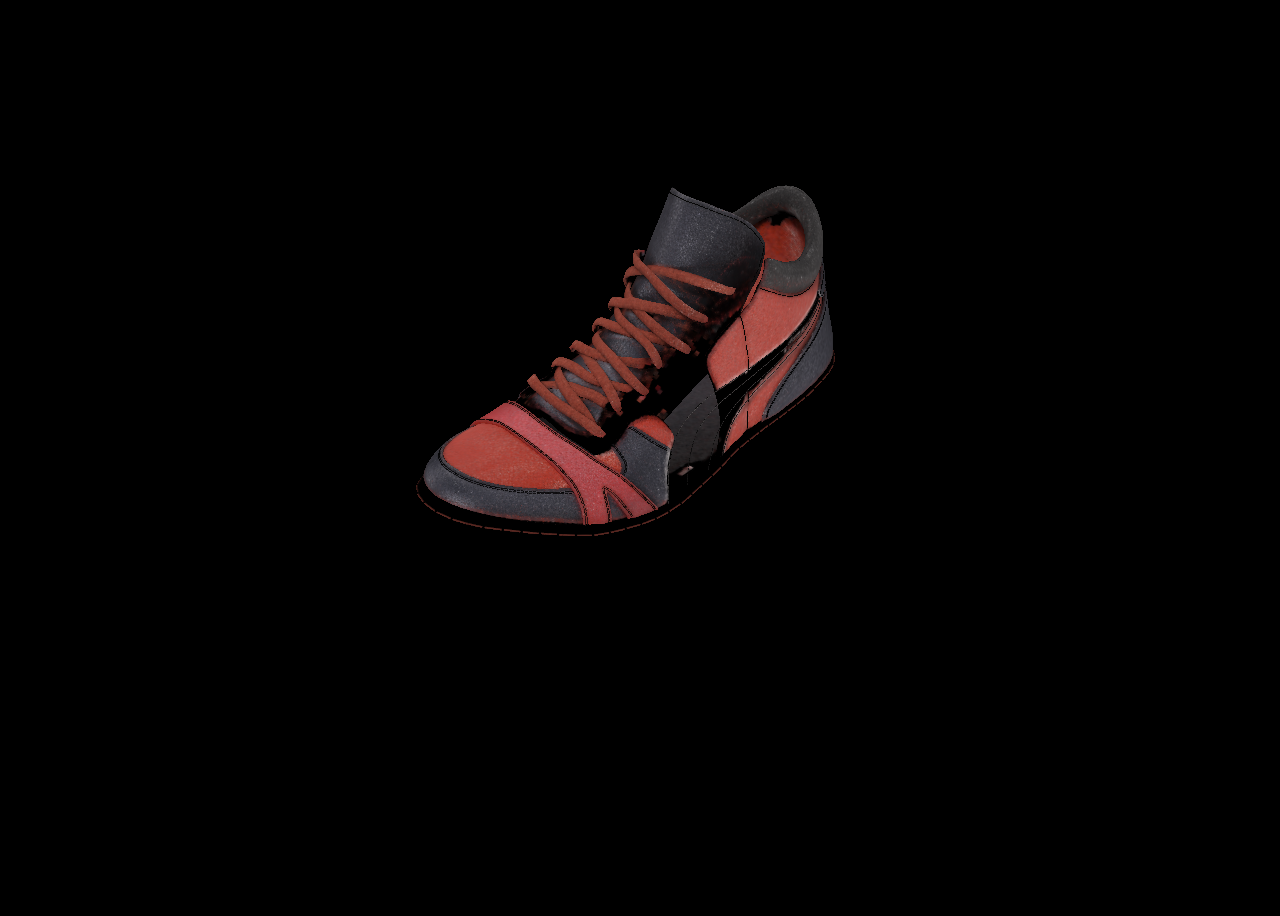
==== index.html @ 86c18e43 "second commit" ====
<!DOCTYPE html>
<html>
    <head>
        <meta name="format-detection" content="telephone=no">
        <meta name="msapplication-tap-highlight" content="no">
        <meta name="viewport" content="user-scalable=no, initial-scale=1, maximum-scale=1, minimum-scale=1, width=device-width">
        <style>
            body { background: #000000; overflow: hidden; }
            canvas { display: block; }
        </style>

        <title>Camera Mapping</title>
    </head>
    <body>
        <canvas id="webgl" class="buffer"></canvas>

        <script type="text/javascript" src="thirdparty/js/three.min.js"></script>
        <script type="text/javascript" src="thirdparty/js/OrbitControls.js"></script>
        <script type="text/javascript" src="thirdparty/js/OBJLoader.js"></script>

        <script type="text/javascript" src="js/mx_webgl.js"></script>
        <script>
            webgl = new mx_webgl();
            webgl.init();
            webgl.setCamera({ origin: [0.4, 0.4, 0.4], target: [0.0, 0.0, 0.0] });
            [
                '/images/Puma025550',
                '/images/Puma050255',
                '/images/Puma0125125',
                '/images/Puma0125255',
                '/images/Puma255050',
                '/images/Puma255500',
                '/images/Puma500255',
                '/images/Puma502550',
                '/images/Puma1010255',
                '/images/Puma1025510',
                '/images/Puma1250255',
                '/images/Puma1252550',
                '/images/Puma2551010',
                '/images/Puma10255255',
                '/images/Puma25510125',
                '/images/Puma25510255',
                '/images/Puma25512510',
                '/images/Puma50100200',
                '/images/Puma125125125',
                '/images/Puma125125255',
                '/images/Puma125255125',
                '/images/Puma250250250'
            ].forEach(function (e) {
                webgl.loadEntity(e);
            });

        </script>
</html>
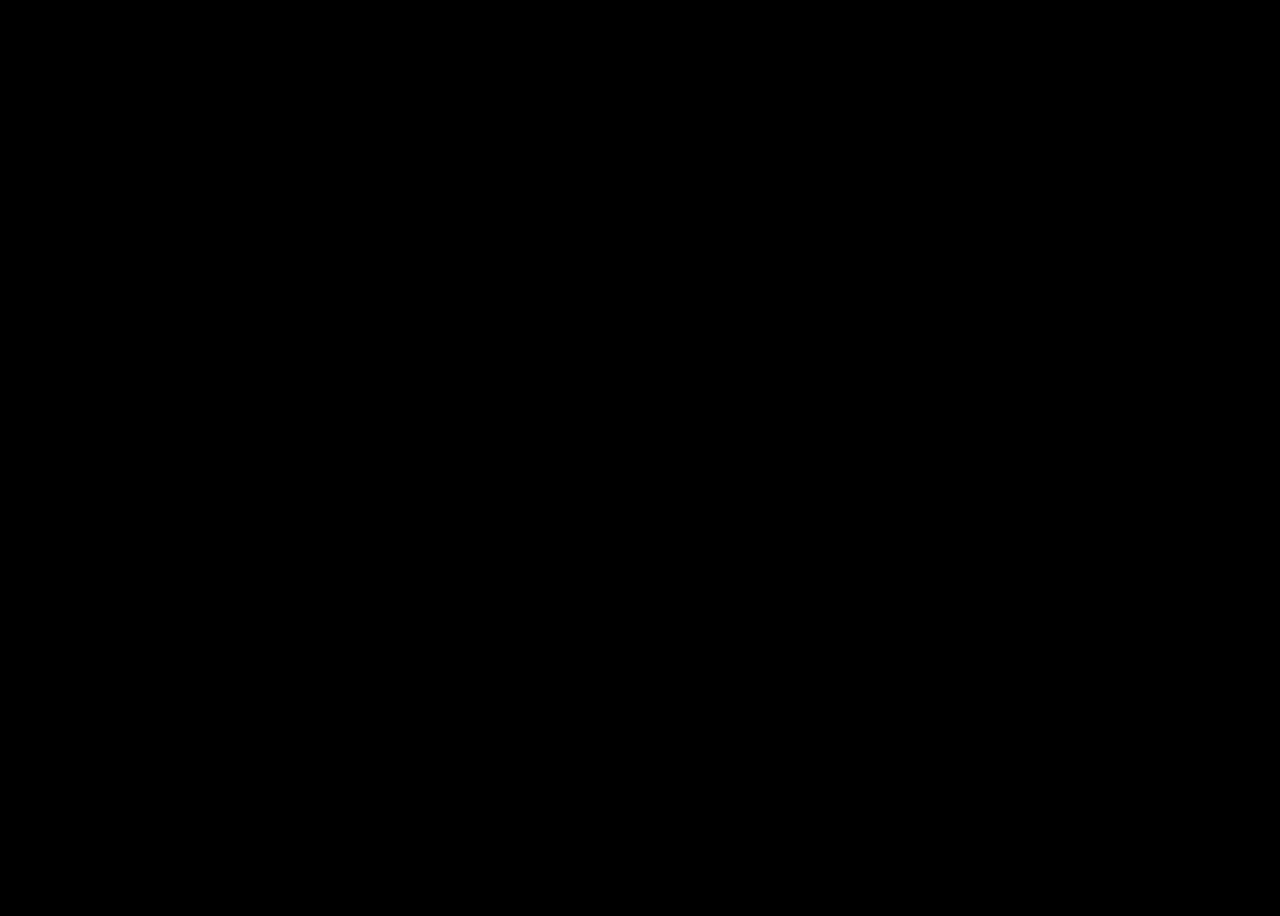
==== commit 46c8846d: "third commit" ====
--- a/index.html
+++ b/index.html
@@ -9,46 +9,133 @@
             canvas { display: block; }
         </style>
 
-        <title>Camera Mapping</title>
+        <title>Baking</title>
     </head>
     <body>
         <canvas id="webgl" class="buffer"></canvas>
 
-        <script type="text/javascript" src="thirdparty/js/three.min.js"></script>
-        <script type="text/javascript" src="thirdparty/js/OrbitControls.js"></script>
-        <script type="text/javascript" src="thirdparty/js/OBJLoader.js"></script>
+        <script type="text/javascript" src="thirdparty/three.min.js"></script>
+        <script type="text/javascript" src="thirdparty/OrbitControls.js"></script>
+        <script type="text/javascript" src="thirdparty/OBJLoader.js"></script>
 
-        <script type="text/javascript" src="js/mx_webgl.js"></script>
         <script>
-            webgl = new mx_webgl();
-            webgl.init();
-            webgl.setCamera({ origin: [0.4, 0.4, 0.4], target: [0.0, 0.0, 0.0] });
-            [
-                '/images/Puma025550',
-                '/images/Puma050255',
-                '/images/Puma0125125',
-                '/images/Puma0125255',
-                '/images/Puma255050',
-                '/images/Puma255500',
-                '/images/Puma500255',
-                '/images/Puma502550',
-                '/images/Puma1010255',
-                '/images/Puma1025510',
-                '/images/Puma1250255',
-                '/images/Puma1252550',
-                '/images/Puma2551010',
-                '/images/Puma10255255',
-                '/images/Puma25510125',
-                '/images/Puma25510255',
-                '/images/Puma25512510',
-                '/images/Puma50100200',
-                '/images/Puma125125125',
-                '/images/Puma125125255',
-                '/images/Puma125255125',
-                '/images/Puma250250250'
-            ].forEach(function (e) {
-                webgl.loadEntity(e);
-            });
+            var _camera = null;
+            var _scene = null;
+            var _renderer = null;
+            var _controls = null;
+
+            function init () {
+                _scene = new THREE.Scene();
+
+                var ambientLight = new THREE.AmbientLight(0xFFFFFF, 1);
+                _scene.add(ambientLight);
+
+                var canvas = document.getElementById('webgl');
+                _renderer = new THREE.WebGLRenderer({ canvas: canvas, alpha: true });
+                _renderer.setPixelRatio(1);
+                _renderer.setSize(window.innerWidth, window.innerHeight, true);
+                _renderer.setViewport(0, 0, window.innerWidth, window.innerHeight);
+                _renderer.setClearColor(0x000000, 0);
+            };
+
+            var render = function () {
+                _renderer.render(_scene, _camera);
+            };
+
+            var animate = function () {
+                requestAnimationFrame(animate);
+                _controls.update();
+                render();
+            };
+
+            function setCamera (data) {
+                var filmSize = 27;
+                var focalLength = 35;
+                var fov = 2.0*180.0/Math.PI*Math.atan(0.5*filmSize/focalLength);
+
+                _camera = new THREE.PerspectiveCamera(fov,  window.innerWidth/window.innerHeight, 0.02, 1000);
+                _camera.position.set(data.origin[0], data.origin[1], data.origin[2]);
+
+                var target = new THREE.Vector3(data.target[0], data.target[1], data.target[2]);
+                _camera.lookAt(target);
+
+                _controls = new THREE.OrbitControls(_camera);
+                _controls.addEventListener('change', render);
+
+                animate();
+            };
+
+            function loadEntity (name) {
+                var texLoader = new THREE.TextureLoader();
+                texLoader.load(name + '.png', function(tex) {
+                    var material = new THREE.MeshBasicMaterial({ map: tex });
+                    var objLoader = new THREE.OBJLoader();
+                    objLoader.load(name + '.obj', function(obj) {
+                        var mesh = obj.children[0];
+                        mesh.material = material;
+                        _scene.add(mesh);
+                    });
+                });
+            };
+
+            function getParameterByName(name, url) {
+                if (!url)
+                    url = window.location.href;
+
+                name = name.replace(/[\[\]]/g, "\\$&");
+                var regex = new RegExp("[?&]" + name + "(=([^&#]*)|&|#|$)");
+                var results = regex.exec(url);
+
+                if (!results)
+                    return null;
+
+                if (!results[2])
+                    return '';
+
+                return decodeURIComponent(results[2].replace(/\+/g, " "));
+            };
+
+            init();
+            
+            var value = getParameterByName("scene");
+            if (value === "Puma") {
+                setCamera({ origin: [0.4, 0.4, 0.4], target: [0.0, 0.0, 0.0] });
+
+                [
+                    '/images/Puma025550', '/images/Puma050255', '/images/Puma0125125',
+                    '/images/Puma0125255', '/images/Puma255050', '/images/Puma255500',
+                    '/images/Puma500255', '/images/Puma502550', '/images/Puma1010255',
+                    '/images/Puma1025510', '/images/Puma1250255', '/images/Puma1252550',
+                    '/images/Puma2551010', '/images/Puma10255255', '/images/Puma25510125',
+                    '/images/Puma25510255', '/images/Puma25512510', '/images/Puma50100200',
+                    '/images/Puma125125125', '/images/Puma125125255', '/images/Puma125255125',
+                    '/images/Puma250250250'
+                ].forEach(function (e) {
+                    loadEntity(e);
+                });
+            }
+
+            if (value === "Room") {
+                setCamera({ origin: [-20.0, 15.0, -20.0], target: [0.0, 0.0, 0.0] });
+
+                [
+                    '/images/Room00125', '/images/Room00255', '/images/Room01250',
+                    '/images/Room02550', '/images/Room12500', '/images/Room014050',
+                    '/images/Room017050', '/images/Room25500', '/images/Room120500',
+                    '/images/Room0125125', '/images/Room0125255', '/images/Room125500',
+                    '/images/Room140050', '/images/Room170500', '/images/Room0255125',
+                    '/images/Room500125', '/images/Room500140', '/images/Room500170',
+                    '/images/Room500255', '/images/Room501200', '/images/Room501250',
+                    '/images/Room1250125', '/images/Room1251250', '/images/Room1252550',
+                    '/images/Room1700170', '/images/Room1701700', '/images/Room1702550',
+                    '/images/Room2550120', '/images/Room2550125', '/images/Room2551250',
+                    '/images/Room2551800', '/images/Room2552550', '/images/Room5017050',
+                    '/images/Room5025550', '/images/Room5050170', '/images/Room5050255',
+                    '/images/Room25550170', '/images/Room50170170', '/images/Room130255190'
+                ].forEach(function (e) {
+                    loadEntity(e);
+                });
+            }
 
         </script>
 </html>
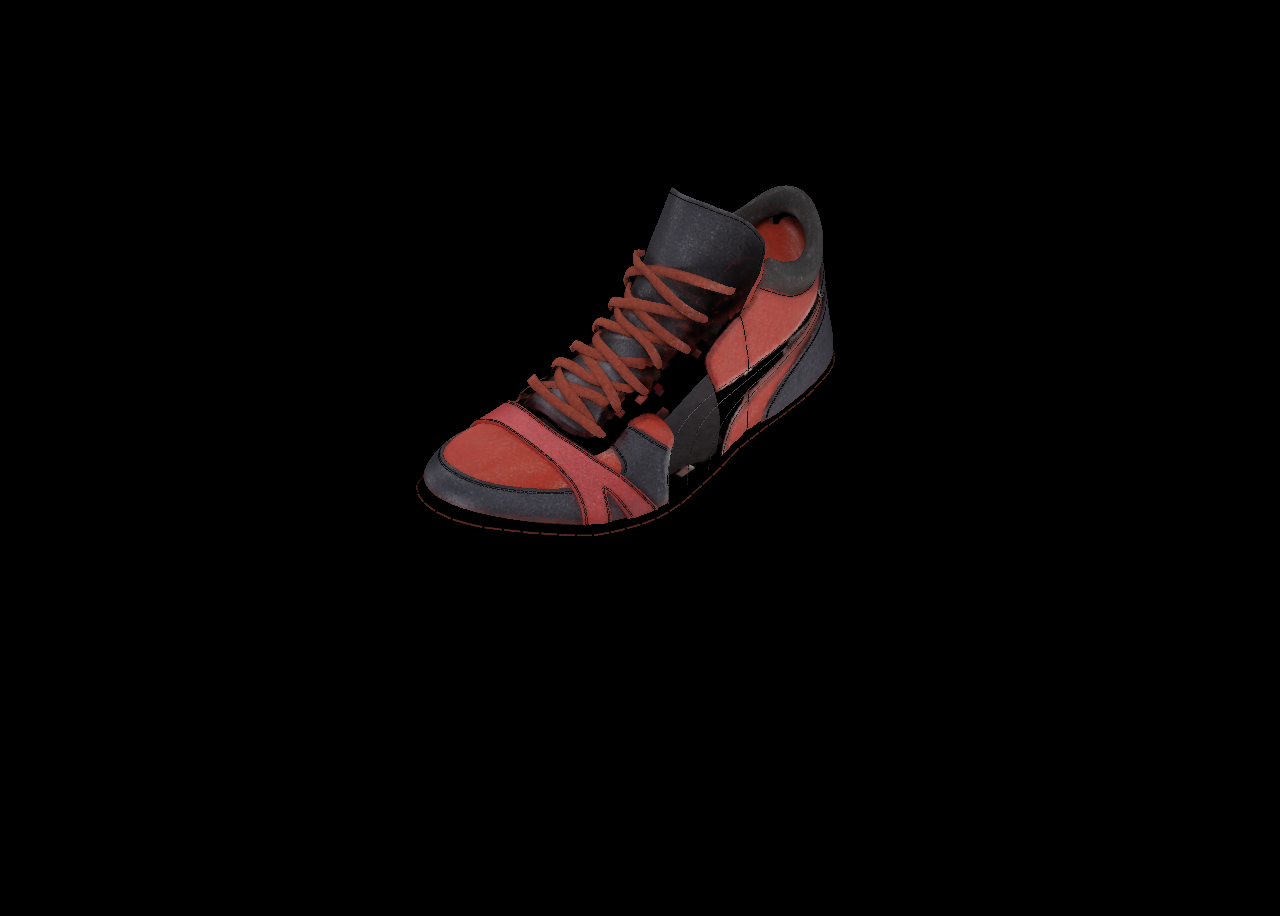
==== commit 15b69406: "Editor first version" ====
--- a/index.html
+++ b/index.html
@@ -14,9 +14,9 @@
     <body>
         <canvas id="webgl" class="buffer"></canvas>
 
-        <script type="text/javascript" src="thirdparty/three.min.js"></script>
-        <script type="text/javascript" src="thirdparty/OrbitControls.js"></script>
-        <script type="text/javascript" src="thirdparty/OBJLoader.js"></script>
+        <script type="text/javascript" src="thirdparty/js/three.min.js"></script>
+        <script type="text/javascript" src="thirdparty/js/OrbitControls.js"></script>
+        <script type="text/javascript" src="thirdparty/js/OBJLoader.js"></script>
 
         <script>
             var _camera = null;
@@ -98,26 +98,8 @@
             init();
             
             var value = getParameterByName("scene");
-            if (value === "Puma") {
-                setCamera({ origin: [0.4, 0.4, 0.4], target: [0.0, 0.0, 0.0] });
-
-                [
-                    '/images/Puma025550', '/images/Puma050255', '/images/Puma0125125',
-                    '/images/Puma0125255', '/images/Puma255050', '/images/Puma255500',
-                    '/images/Puma500255', '/images/Puma502550', '/images/Puma1010255',
-                    '/images/Puma1025510', '/images/Puma1250255', '/images/Puma1252550',
-                    '/images/Puma2551010', '/images/Puma10255255', '/images/Puma25510125',
-                    '/images/Puma25510255', '/images/Puma25512510', '/images/Puma50100200',
-                    '/images/Puma125125125', '/images/Puma125125255', '/images/Puma125255125',
-                    '/images/Puma250250250'
-                ].forEach(function (e) {
-                    loadEntity(e);
-                });
-            }
-
             if (value === "Room") {
                 setCamera({ origin: [-20.0, 15.0, -20.0], target: [0.0, 0.0, 0.0] });
-
                 [
                     '/images/Room00125', '/images/Room00255', '/images/Room01250',
                     '/images/Room02550', '/images/Room12500', '/images/Room014050',
@@ -135,6 +117,20 @@
                 ].forEach(function (e) {
                     loadEntity(e);
                 });
+            } else {
+                setCamera({ origin: [0.4, 0.4, 0.4], target: [0.0, 0.0, 0.0] });
+                [
+                    '/images/Puma025550', '/images/Puma050255', '/images/Puma0125125',
+                    '/images/Puma0125255', '/images/Puma255050', '/images/Puma255500',
+                    '/images/Puma500255', '/images/Puma502550', '/images/Puma1010255',
+                    '/images/Puma1025510', '/images/Puma1250255', '/images/Puma1252550',
+                    '/images/Puma2551010', '/images/Puma10255255', '/images/Puma25510125',
+                    '/images/Puma25510255', '/images/Puma25512510', '/images/Puma50100200',
+                    '/images/Puma125125125', '/images/Puma125125255', '/images/Puma125255125',
+                    '/images/Puma250250250'
+                ].forEach(function (e) {
+                    loadEntity(e);
+                });
             }
 
         </script>
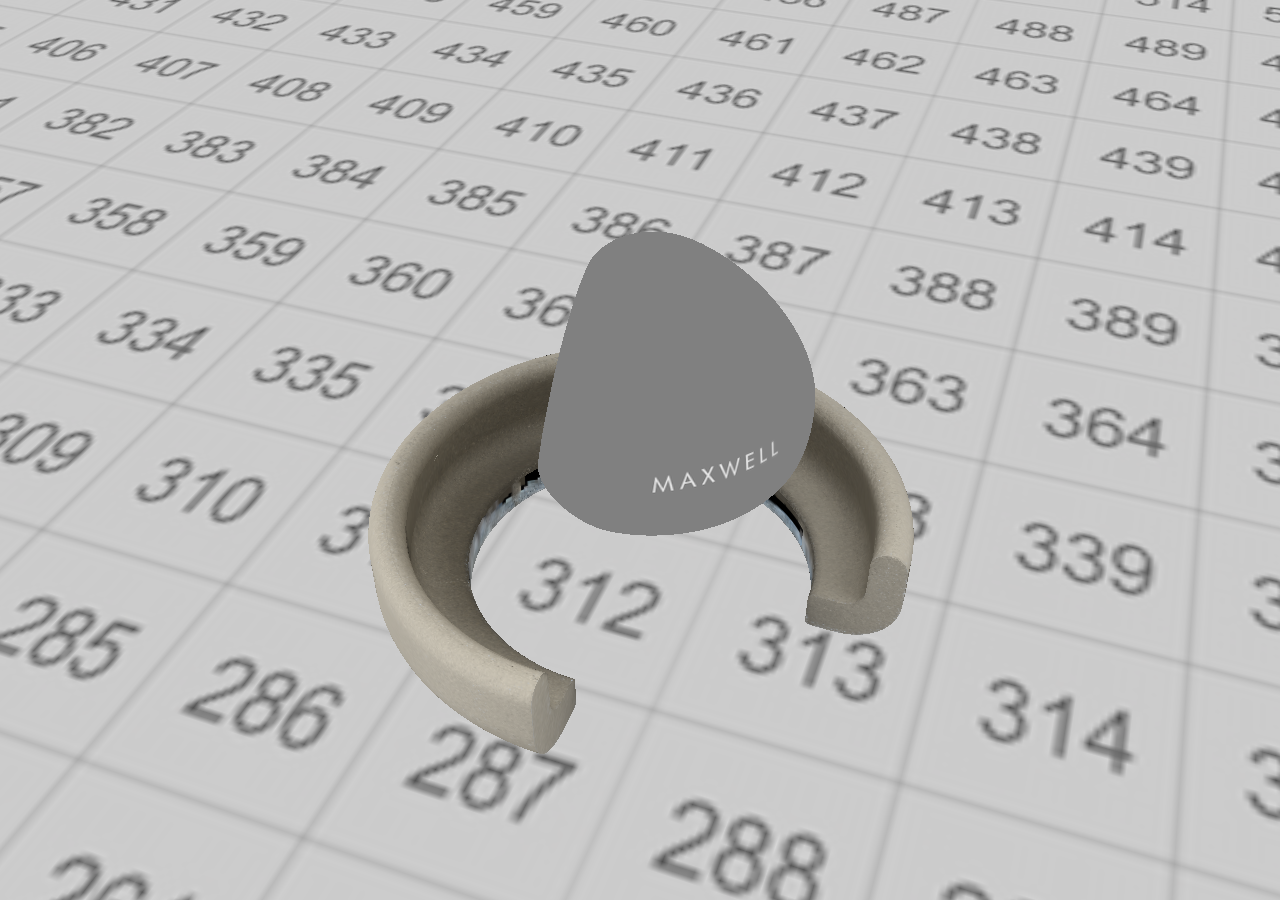
==== commit ad2203d7: "Simball baked scene" ====
--- a/index.html
+++ b/index.html
@@ -5,7 +5,7 @@
         <meta name="msapplication-tap-highlight" content="no">
         <meta name="viewport" content="user-scalable=no, initial-scale=1, maximum-scale=1, minimum-scale=1, width=device-width">
         <style>
-            body { background: #000000; overflow: hidden; }
+            body { background: #000000; overflow: hidden; margin: 0px}
             canvas { display: block; }
         </style>
 
@@ -14,9 +14,7 @@
     <body>
         <canvas id="webgl" class="buffer"></canvas>
 
-        <script type="text/javascript" src="thirdparty/js/three.min.js"></script>
-        <script type="text/javascript" src="thirdparty/js/OrbitControls.js"></script>
-        <script type="text/javascript" src="thirdparty/js/OBJLoader.js"></script>
+        <script type="text/javascript" src="thirdparty.min.js"></script>
 
         <script>
             var _camera = null;
@@ -49,17 +47,18 @@
             };
 
             function setCamera (data) {
-                var filmSize = 27;
+                var filmSize = 24;
                 var focalLength = 35;
                 var fov = 2.0*180.0/Math.PI*Math.atan(0.5*filmSize/focalLength);
 
                 _camera = new THREE.PerspectiveCamera(fov,  window.innerWidth/window.innerHeight, 0.02, 1000);
                 _camera.position.set(data.origin[0], data.origin[1], data.origin[2]);
 
-                var target = new THREE.Vector3(data.target[0], data.target[1], data.target[2]);
-                _camera.lookAt(target);
+                _controls = new THREE.OrbitControls(_camera);
 
-                _controls = new THREE.OrbitControls(_camera);
+                _controls.target.set(data.target[0], data.target[1], data.target[2]);
+                _camera.lookAt(_controls.target);
+              
                 _controls.addEventListener('change', render);
 
                 animate();
@@ -78,60 +77,30 @@
                 });
             };
 
-            function getParameterByName(name, url) {
-                if (!url)
-                    url = window.location.href;
+            init();
+            /* Puma
+            var ogn = [0.4, 0.4, 0.4];
+            var tgt = [0.0, 0.0, 0.0];           
+            var ety = [
+                '/images/Puma025550', '/images/Puma050255', '/images/Puma0125125',
+                '/images/Puma0125255', '/images/Puma255050', '/images/Puma255500',
+                '/images/Puma500255', '/images/Puma502550', '/images/Puma1010255',
+                '/images/Puma1025510', '/images/Puma1250255', '/images/Puma1252550',
+                '/images/Puma2551010', '/images/Puma10255255', '/images/Puma25510125',
+                '/images/Puma25510255', '/images/Puma25512510', '/images/Puma50100200',
+                '/images/Puma125125125', '/images/Puma125125255', '/images/Puma125255125',
+                '/images/Puma250250250'
+            ];
+            */
 
-                name = name.replace(/[\[\]]/g, "\\$&");
-                var regex = new RegExp("[?&]" + name + "(=([^&#]*)|&|#|$)");
-                var results = regex.exec(url);
+            var ogn = [0.054, 0.172, -0.559];
+            var tgt = [0.006, 0.056, -0.688];           
+            var ety = [ '/images/Simball25500', '/images/Simball02550', '/images/Simball00255', '/images/Simball2550255', '/images/Simball255255255' ];        
 
-                if (!results)
-                    return null;
-
-                if (!results[2])
-                    return '';
-
-                return decodeURIComponent(results[2].replace(/\+/g, " "));
-            };
-
-            init();
-            
-            var value = getParameterByName("scene");
-            if (value === "Room") {
-                setCamera({ origin: [-20.0, 15.0, -20.0], target: [0.0, 0.0, 0.0] });
-                [
-                    '/images/Room00125', '/images/Room00255', '/images/Room01250',
-                    '/images/Room02550', '/images/Room12500', '/images/Room014050',
-                    '/images/Room017050', '/images/Room25500', '/images/Room120500',
-                    '/images/Room0125125', '/images/Room0125255', '/images/Room125500',
-                    '/images/Room140050', '/images/Room170500', '/images/Room0255125',
-                    '/images/Room500125', '/images/Room500140', '/images/Room500170',
-                    '/images/Room500255', '/images/Room501200', '/images/Room501250',
-                    '/images/Room1250125', '/images/Room1251250', '/images/Room1252550',
-                    '/images/Room1700170', '/images/Room1701700', '/images/Room1702550',
-                    '/images/Room2550120', '/images/Room2550125', '/images/Room2551250',
-                    '/images/Room2551800', '/images/Room2552550', '/images/Room5017050',
-                    '/images/Room5025550', '/images/Room5050170', '/images/Room5050255',
-                    '/images/Room25550170', '/images/Room50170170', '/images/Room130255190'
-                ].forEach(function (e) {
-                    loadEntity(e);
-                });
-            } else {
-                setCamera({ origin: [0.4, 0.4, 0.4], target: [0.0, 0.0, 0.0] });
-                [
-                    '/images/Puma025550', '/images/Puma050255', '/images/Puma0125125',
-                    '/images/Puma0125255', '/images/Puma255050', '/images/Puma255500',
-                    '/images/Puma500255', '/images/Puma502550', '/images/Puma1010255',
-                    '/images/Puma1025510', '/images/Puma1250255', '/images/Puma1252550',
-                    '/images/Puma2551010', '/images/Puma10255255', '/images/Puma25510125',
-                    '/images/Puma25510255', '/images/Puma25512510', '/images/Puma50100200',
-                    '/images/Puma125125125', '/images/Puma125125255', '/images/Puma125255125',
-                    '/images/Puma250250250'
-                ].forEach(function (e) {
-                    loadEntity(e);
-                });
-            }
+            setCamera({ origin: ogn, target: tgt });
+            ety.forEach(function (e) {
+                loadEntity(e);
+            });
 
         </script>
 </html>
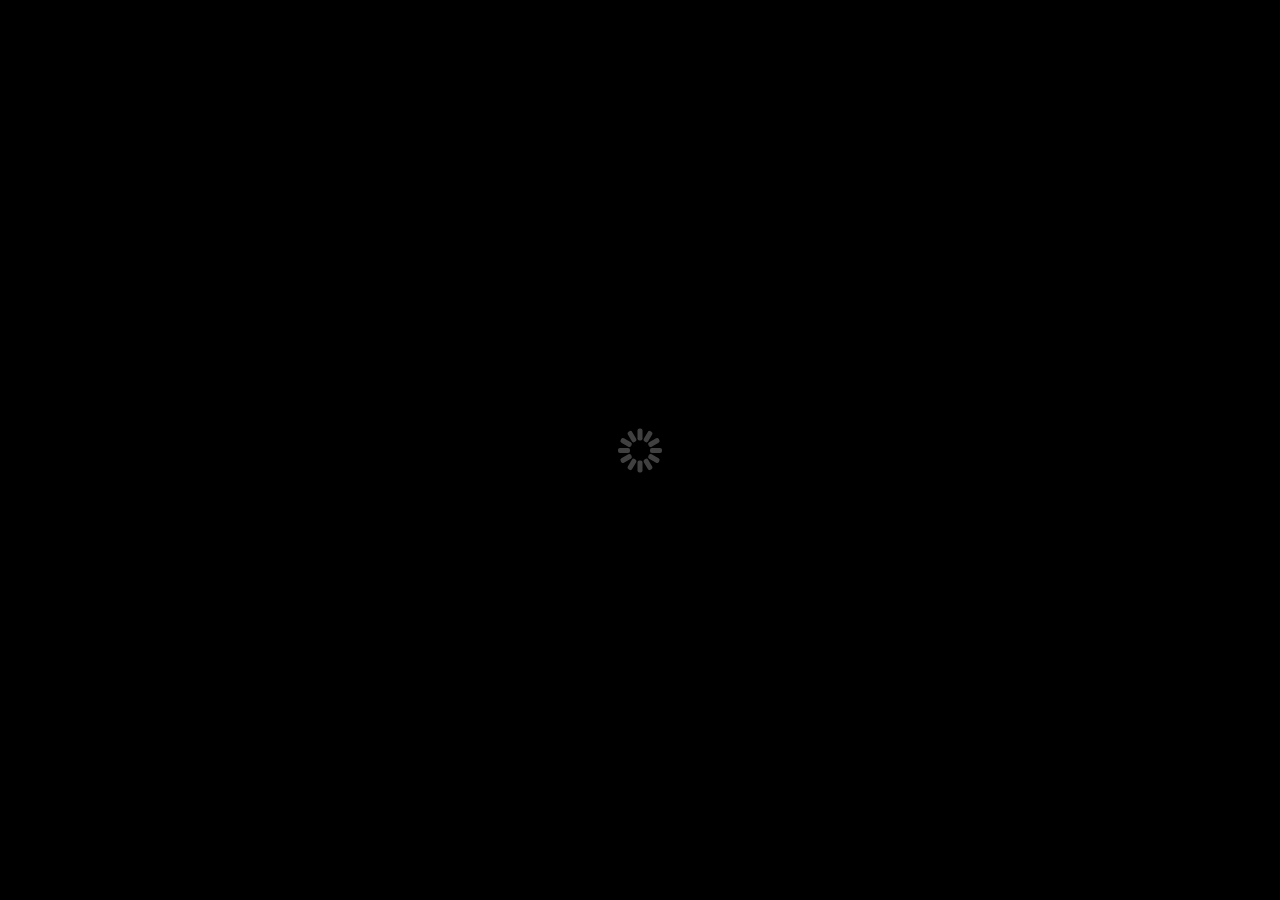
==== commit 4efb2aac: "Puma scene with normals channel" ====
--- a/index.html
+++ b/index.html
@@ -10,97 +10,14 @@
         </style>
 
         <title>Baking</title>
+
+        <script type="text/javascript" src="spin.min.js"></script> 
+        <script type="text/javascript" src="three.min.js"></script> 
+        <script type="text/javascript" src="OBJLoader.js"></script>         
+        <script type="text/javascript" src="OrbitControls.js"></script>
+
     </head>
     <body>
         <canvas id="webgl" class="buffer"></canvas>
-
-        <script type="text/javascript" src="thirdparty.min.js"></script>
-
-        <script>
-            var _camera = null;
-            var _scene = null;
-            var _renderer = null;
-            var _controls = null;
-
-            function init () {
-                _scene = new THREE.Scene();
-
-                var ambientLight = new THREE.AmbientLight(0xFFFFFF, 1);
-                _scene.add(ambientLight);
-
-                var canvas = document.getElementById('webgl');
-                _renderer = new THREE.WebGLRenderer({ canvas: canvas, alpha: true });
-                _renderer.setPixelRatio(1);
-                _renderer.setSize(window.innerWidth, window.innerHeight, true);
-                _renderer.setViewport(0, 0, window.innerWidth, window.innerHeight);
-                _renderer.setClearColor(0x000000, 0);
-            };
-
-            var render = function () {
-                _renderer.render(_scene, _camera);
-            };
-
-            var animate = function () {
-                requestAnimationFrame(animate);
-                _controls.update();
-                render();
-            };
-
-            function setCamera (data) {
-                var filmSize = 24;
-                var focalLength = 35;
-                var fov = 2.0*180.0/Math.PI*Math.atan(0.5*filmSize/focalLength);
-
-                _camera = new THREE.PerspectiveCamera(fov,  window.innerWidth/window.innerHeight, 0.02, 1000);
-                _camera.position.set(data.origin[0], data.origin[1], data.origin[2]);
-
-                _controls = new THREE.OrbitControls(_camera);
-
-                _controls.target.set(data.target[0], data.target[1], data.target[2]);
-                _camera.lookAt(_controls.target);
-              
-                _controls.addEventListener('change', render);
-
-                animate();
-            };
-
-            function loadEntity (name) {
-                var texLoader = new THREE.TextureLoader();
-                texLoader.load(name + '.png', function(tex) {
-                    var material = new THREE.MeshBasicMaterial({ map: tex });
-                    var objLoader = new THREE.OBJLoader();
-                    objLoader.load(name + '.obj', function(obj) {
-                        var mesh = obj.children[0];
-                        mesh.material = material;
-                        _scene.add(mesh);
-                    });
-                });
-            };
-
-            init();
-            /* Puma
-            var ogn = [0.4, 0.4, 0.4];
-            var tgt = [0.0, 0.0, 0.0];           
-            var ety = [
-                '/images/Puma025550', '/images/Puma050255', '/images/Puma0125125',
-                '/images/Puma0125255', '/images/Puma255050', '/images/Puma255500',
-                '/images/Puma500255', '/images/Puma502550', '/images/Puma1010255',
-                '/images/Puma1025510', '/images/Puma1250255', '/images/Puma1252550',
-                '/images/Puma2551010', '/images/Puma10255255', '/images/Puma25510125',
-                '/images/Puma25510255', '/images/Puma25512510', '/images/Puma50100200',
-                '/images/Puma125125125', '/images/Puma125125255', '/images/Puma125255125',
-                '/images/Puma250250250'
-            ];
-            */
-
-            var ogn = [0.054, 0.172, -0.559];
-            var tgt = [0.006, 0.056, -0.688];           
-            var ety = [ '/images/Simball25500', '/images/Simball02550', '/images/Simball00255', '/images/Simball2550255', '/images/Simball255255255' ];        
-
-            setCamera({ origin: ogn, target: tgt });
-            ety.forEach(function (e) {
-                loadEntity(e);
-            });
-
-        </script>
+        <script type="text/javascript" src="index.js"></script>
 </html>
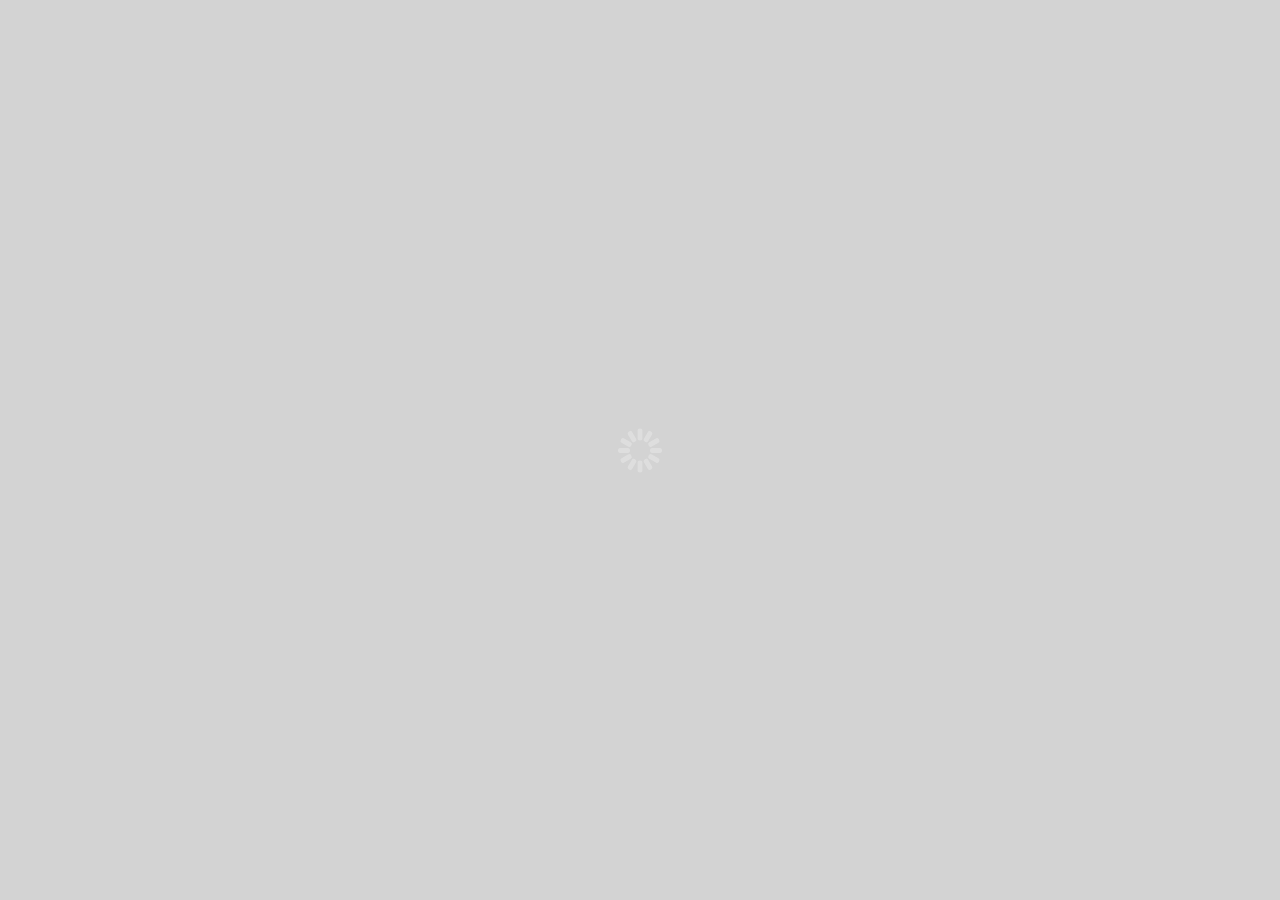
==== commit dfd40956: "Puma scene first version with normals channel" ====
--- a/index.html
+++ b/index.html
@@ -5,8 +5,8 @@
         <meta name="msapplication-tap-highlight" content="no">
         <meta name="viewport" content="user-scalable=no, initial-scale=1, maximum-scale=1, minimum-scale=1, width=device-width">
         <style>
-            body { background: #000000; overflow: hidden; margin: 0px}
-            canvas { display: block; }
+            body { background: lightgray; overflow: hidden; margin: auto }
+            canvas { display: block; margin: auto; }
         </style>
 
         <title>Baking</title>
@@ -18,6 +18,6 @@
 
     </head>
     <body>
-        <canvas id="webgl" class="buffer"></canvas>
+        <canvas id="viewport"></canvas>
         <script type="text/javascript" src="index.js"></script>
 </html>
